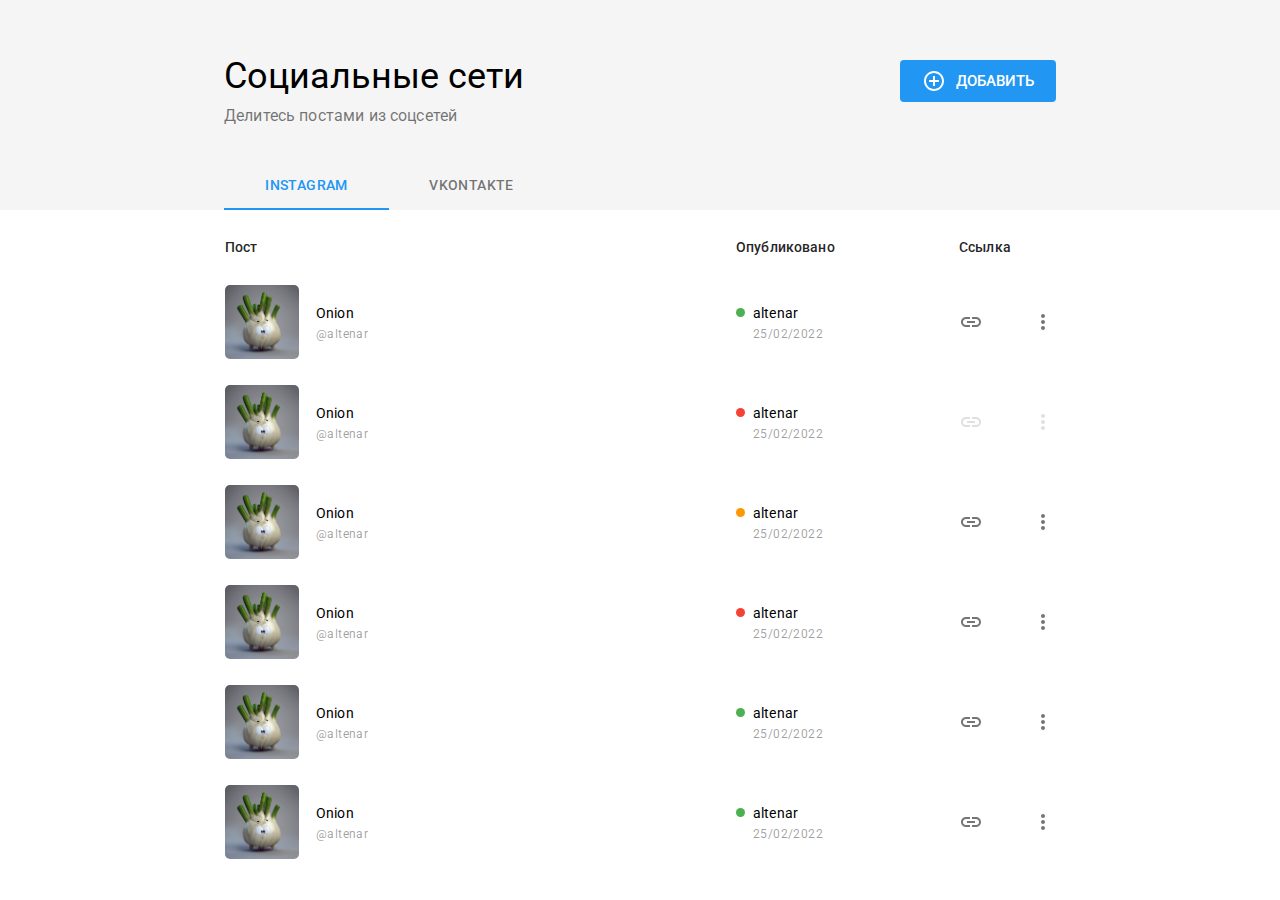
==== index.html @ 82f81a0e "table page" ====
<!DOCTYPE html>
<html lang="en">
<head>
    <meta charset="UTF-8">
    <meta name="viewport" content="width=device-width, initial-scale=1.0">
    <title>intershipFirstTask</title>
    <link href="https://fonts.googleapis.com/css2?family=Roboto+Condensed&family=Roboto:wght@300;400;500;700&display=swap" rel="stylesheet">
    <link rel="stylesheet" href="css/style.min.css">
</head>
<body>
    <div class="header">
        <div class="container">
            <div class="header__wrapper">
                <div class="header__text">
                    <div class="header__title">Социальные сети</div>
                    <div class="header__subtitle">Делитесь постами из соцсетей</div>
                </div>
                <button class="header__button">
                    <img class="header__button__logo-test" src="icons/add-circle-outline.svg"></img>
                    Добавить
                </button>
            </div>
            <div class="header__tabs">
                <div class="header__tab header__tab_active">Instagram</div>
                <div class="header__tab">vkontakte</div>
            </div>
        </div>
    </div>
    <div class="container">
        <table class="table">
            <tr class="table__titles">
                <td class="table__title table__title_post">Пост</td>
                <td class="table__title table__title_published">Опубликовано</td>
                <td class="table__title table__title_link">Ссылка</td>
            </tr>
            <tr class="table__item">
                <td class="table__item__post">
                    <div class="table__item__post__image-wrapper">
                        <img src="img/onion.png" alt="onion" class="table__item__post__image">
                    </div>
                    <div class="table__item__descr">
                        <div class="table__item__descr__title">Onion</div>
                        <div class="table__item__descr__subtitle">@altenar</div>
                    </div>
                </td>
                <td class="table__item__published">
                    <div class="table__item__published__wrapper">
                        <div class="table__item__published__status-icon"></div>
                        <div class="table__item__descr">
                            <div class="table__item__descr__title">altenar</div>
                            <div class="table__item__descr__subtitle">25/02/2022</div>
                        </div>
                    </div>
                </td>
                <td class="table__item__link">
                    <div class="table__item__link__wrapper">
                        <button class="table__item__link__icon"></button>
                        <button class="table__item__link__icon table__item__link__icon_more" onclick="myFunction(1)" id="dropdownButton1"></button>
                    </div>
                    <div id="dropdownMenu1" class="dropdown">
                        <div class="dropdown__item">Опубликовать</div>
                        <div class="dropdown__item">Удалить</div>
                    </div>
                </td>
            </tr>
            <tr class="table__item">
                <td class="table__item__post">
                    <div class="table__item__post__image-wrapper">
                        <img src="img/onion.png" alt="onion" class="table__item__post__image">
                    </div>
                    <div class="table__item__descr">
                        <div class="table__item__descr__title">Onion</div>
                        <div class="table__item__descr__subtitle">@altenar</div>
                    </div>
                </td>
                <td class="table__item__published">
                    <div class="table__item__published__wrapper">
                        <div class="table__item__published__status-icon table__item__published__status-icon_notpublished"></div>
                        <div class="table__item__descr">
                            <div class="table__item__descr__title">altenar</div>
                            <div class="table__item__descr__subtitle">25/02/2022</div>
                        </div>
                    </div>
                </td>
                <td class="table__item__link">
                    <div class="table__item__link__wrapper">
                        <button class="table__item__link__icon" disabled></button>
                        <button class="table__item__link__icon table__item__link__icon_more" onclick="myFunction(2)" id="dropdownButton2" disabled></button>
                    </div>
                    <div id="dropdownMenu2" class="dropdown">
                        <div class="dropdown__item">Опубликовать</div>
                        <div class="dropdown__item">Удалить</div>
                    </div>
                </td>
            </tr>
            <tr class="table__item">
                <td class="table__item__post">
                    <div class="table__item__post__image-wrapper">
                        <img src="img/onion.png" alt="onion" class="table__item__post__image">
                    </div>
                    <div class="table__item__descr">
                        <div class="table__item__descr__title">Onion</div>
                        <div class="table__item__descr__subtitle">@altenar</div>
                    </div>
                </td>
                <td class="table__item__published">
                    <div class="table__item__published__wrapper">
                        <div class="table__item__published__status-icon table__item__published__status-icon_loading"></div>
                        <div class="table__item__descr">
                            <div class="table__item__descr__title">altenar</div>
                            <div class="table__item__descr__subtitle">25/02/2022</div>
                        </div>
                    </div>
                </td>
                <td class="table__item__link">
                    <div class="table__item__link__wrapper">
                        <button class="table__item__link__icon"></button>
                        <button class="table__item__link__icon table__item__link__icon_more" onclick="myFunction(3)" id="dropdownButton3"></button>
                    </div>
                    <div id="dropdownMenu3" class="dropdown">
                        <div class="dropdown__item">Опубликовать</div>
                        <div class="dropdown__item">Удалить</div>
                    </div>
                </td>
            </tr>
            <tr class="table__item">
                <td class="table__item__post">
                    <div class="table__item__post__image-wrapper">
                        <img src="img/onion.png" alt="onion" class="table__item__post__image">
                    </div>
                    <div class="table__item__descr">
                        <div class="table__item__descr__title">Onion</div>
                        <div class="table__item__descr__subtitle">@altenar</div>
                    </div>
                </td>
                <td class="table__item__published">
                    <div class="table__item__published__wrapper">
                        <div class="table__item__published__status-icon table__item__published__status-icon_notpublished"></div>
                        <div class="table__item__descr">
                            <div class="table__item__descr__title">altenar</div>
                            <div class="table__item__descr__subtitle">25/02/2022</div>
                        </div>
                    </div>
                </td>
                <td class="table__item__link">
                    <div class="table__item__link__wrapper">
                        <button class="table__item__link__icon"></button>
                        <button class="table__item__link__icon table__item__link__icon_more" onclick="myFunction(4)" id="dropdownButton4"></button>
                    </div>
                    <div id="dropdownMenu4" class="dropdown">
                        <div class="dropdown__item">Опубликовать</div>
                        <div class="dropdown__item">Удалить</div>
                    </div>
                </td>
            </tr>
            <tr class="table__item">
                <td class="table__item__post">
                    <div class="table__item__post__image-wrapper">
                        <img src="img/onion.png" alt="onion" class="table__item__post__image">
                    </div>
                    <div class="table__item__descr">
                        <div class="table__item__descr__title">Onion</div>
                        <div class="table__item__descr__subtitle">@altenar</div>
                    </div>
                </td>
                <td class="table__item__published">
                    <div class="table__item__published__wrapper">
                        <div class="table__item__published__status-icon"></div>
                        <div class="table__item__descr">
                            <div class="table__item__descr__title">altenar</div>
                            <div class="table__item__descr__subtitle">25/02/2022</div>
                        </div>
                    </div>
                </td>
                <td class="table__item__link">
                    <div class="table__item__link__wrapper">
                        <button class="table__item__link__icon"></button>
                        <button class="table__item__link__icon table__item__link__icon_more" onclick="myFunction(5)" id="dropdownButton5"></button>
                    </div>
                    <div id="dropdownMenu5" class="dropdown">
                        <div class="dropdown__item">Опубликовать</div>
                        <div class="dropdown__item">Удалить</div>
                    </div>
                </td>
            </tr>
            <tr class="table__item">
                <td class="table__item__post">
                    <div class="table__item__post__image-wrapper">
                        <img src="img/onion.png" alt="onion" class="table__item__post__image">
                    </div>
                    <div class="table__item__descr">
                        <div class="table__item__descr__title">Onion</div>
                        <div class="table__item__descr__subtitle">@altenar</div>
                    </div>
                </td>
                <td class="table__item__published">
                    <div class="table__item__published__wrapper">
                        <div class="table__item__published__status-icon"></div>
                        <div class="table__item__descr">
                            <div class="table__item__descr__title">altenar</div>
                            <div class="table__item__descr__subtitle">25/02/2022</div>
                        </div>
                    </div>
                </td>
                <td class="table__item__link">
                    <div class="table__item__link__wrapper">
                        <button class="table__item__link__icon"></button>
                        <button class="table__item__link__icon table__item__link__icon_more" onclick="myFunction(6)" id="dropdownButton6"></button>
                    </div>
                    <div id="dropdownMenu6" class="dropdown">
                        <div class="dropdown__item">Опубликовать</div>
                        <div class="dropdown__item">Удалить</div>
                    </div>
                </td>
            </tr>
            
          </table>
    </div>

    <script src="js/script.js"></script>

</body>
</html>
---- css/style.min.css ----
*{-webkit-box-sizing:border-box;box-sizing:border-box;margin:0;font-family:"Roboto",sans-serif}.container{max-width:65%;margin:0 auto}.header{background-color:rgba(0,0,0,.04);height:210px;padding-top:60px;position:relative}.header__wrapper{display:-webkit-box;display:-ms-flexbox;display:flex;-webkit-box-pack:justify;-ms-flex-pack:justify;justify-content:space-between;-webkit-box-align:start;-ms-flex-align:start;align-items:start}.header__text{display:-webkit-box;display:-ms-flexbox;display:flex;-webkit-box-orient:vertical;-webkit-box-direction:normal;-ms-flex-direction:column;flex-direction:column;gap:12px}.header__title{font-size:36px;font-weight:400;line-height:32px}.header__subtitle{font-size:16px;font-weight:400;line-height:24px;letter-spacing:.15px;color:rgba(0,0,0,.54)}.header__button{border:none;background-color:#2196f3;border-radius:4px;padding:8px 22px;display:-webkit-box;display:-ms-flexbox;display:flex;-webkit-box-align:center;-ms-flex-align:center;align-items:center;gap:10px;font-size:15px;font-weight:500;line-height:26px;text-transform:uppercase;color:#fff;cursor:pointer;-webkit-transition:background-color .3s;transition:background-color .3s}.header__button:hover{background-color:#0b79d0}.header__button:disabled{background-color:rgba(0,0,0,.26)}.header__tabs{display:-webkit-box;display:-ms-flexbox;display:flex;position:absolute;bottom:0}.header__tab{width:165px;height:48px;display:-webkit-box;display:-ms-flexbox;display:flex;-webkit-box-pack:center;-ms-flex-pack:center;justify-content:center;-webkit-box-align:center;-ms-flex-align:center;align-items:center;text-transform:uppercase;font-size:14px;line-height:24px;font-weight:500;letter-spacing:.4px;color:rgba(0,0,0,.54);border-bottom:2px solid rgba(0,0,0,0);cursor:pointer;-webkit-transition:all .3s;transition:all .3s}.header__tab_active{color:#2196f3;border-bottom:2px solid #2196f3}.table{width:100%;border-spacing:0 12px}.table:first-child{border-spacing:0 24px}.table__title{font-size:14px;font-weight:500;line-height:24px;letter-spacing:.15px;color:rgba(0,0,0,.87)}.table__title_post{width:65%}.table__title_published{width:28%}.table__title_link{width:7%}.table__item__descr{display:-webkit-box;display:-ms-flexbox;display:flex;-webkit-box-orient:vertical;-webkit-box-direction:normal;-ms-flex-direction:column;flex-direction:column;gap:4px}.table__item__descr__title{font-size:14px;font-weight:400;line-height:20px;letter-spacing:.15px;max-width:650px;white-space:nowrap;overflow:hidden;text-overflow:ellipsis}.table__item__descr__subtitle{color:rgba(0,0,0,.38);font-size:12px;font-weight:400;letter-spacing:.4px}.table__item__post{display:-webkit-box;display:-ms-flexbox;display:flex;-webkit-box-align:center;-ms-flex-align:center;align-items:center;gap:17px}.table__item__post__image-wrapper{width:74px;height:74px;border-radius:5px}.table__item__post__image{width:inherit;border-radius:5px}.table__item__published__wrapper{display:-webkit-box;display:-ms-flexbox;display:flex;-webkit-box-align:start;-ms-flex-align:start;align-items:start;gap:8px}.table__item__published__status-icon{margin-top:5px;width:9px;height:9px;background-color:#4caf50;border-radius:50%}.table__item__published__status-icon_loading{background-color:#ff9800}.table__item__published__status-icon_notpublished{background-color:#f44336}.table__item__link__wrapper{display:-webkit-box;display:-ms-flexbox;display:flex;-webkit-box-align:center;-ms-flex-align:center;align-items:center;-webkit-box-pack:justify;-ms-flex-pack:justify;justify-content:space-between}.table__item__link__icon{width:48px;height:48px;border-radius:50%;border:none;display:-webkit-box;display:-ms-flexbox;display:flex;-webkit-box-pack:center;-ms-flex-pack:center;justify-content:center;-webkit-box-align:center;-ms-flex-align:center;align-items:center;-webkit-transform:translateX(-25%);transform:translateX(-25%);cursor:pointer;-webkit-transition:background-color .3s;transition:background-color .3s;background:url("../../icons/link/link.svg") center center no-repeat}.table__item__link__icon:hover{background:url("../../icons/link/link-blue.svg") center center no-repeat;background-color:rgba(33,150,243,.04)}.table__item__link__icon:disabled{cursor:auto;background:url("../../icons/link/link-disabled.svg") center center no-repeat}.table__item__link__icon_more{background:url("../../icons/more/more.svg") center center no-repeat}.table__item__link__icon_more:hover{background:url("../../icons/more/more-blue.svg") center center no-repeat;background-color:rgba(33,150,243,.04)}.table__item__link__icon_more:disabled{background:url("../../icons/more/more-disabled.svg") center center no-repeat}.table__item__link__icon_more_active{background:url("../../icons/more/more-blue.svg") center center no-repeat;background-color:rgba(33,150,243,.24)}.table__item__link__icon_more_active:hover{background-color:rgba(33,150,243,.24)}.table__item__link__icon:last-child{-webkit-transform:translateX(25%);transform:translateX(25%)}.dropdown{display:none;position:absolute;background-color:#fff;-webkit-box-shadow:0px 1px 3px 0px rgba(0,0,0,.12),0px 1px 1px 0px rgba(0,0,0,.14),0px 2px 1px 0px rgba(0,0,0,.2);box-shadow:0px 1px 3px 0px rgba(0,0,0,.12),0px 1px 1px 0px rgba(0,0,0,.14),0px 2px 1px 0px rgba(0,0,0,.2);padding:8px 0px;width:134px;padding:8px 0px;border-radius:5px;z-index:10}.dropdown__item{width:100%;padding:9px 16px 7px;font-size:14px;font-weight:400;line-height:20px;letter-spacing:.15px;cursor:pointer}.dropdown__item:hover{background-color:#f5f5f5}.dropdown_active{display:-webkit-box;display:-ms-flexbox;display:flex;-webkit-box-orient:vertical;-webkit-box-direction:normal;-ms-flex-direction:column;flex-direction:column;-webkit-box-align:start;-ms-flex-align:start;align-items:flex-start}/*# sourceMappingURL=style.min.css.map */
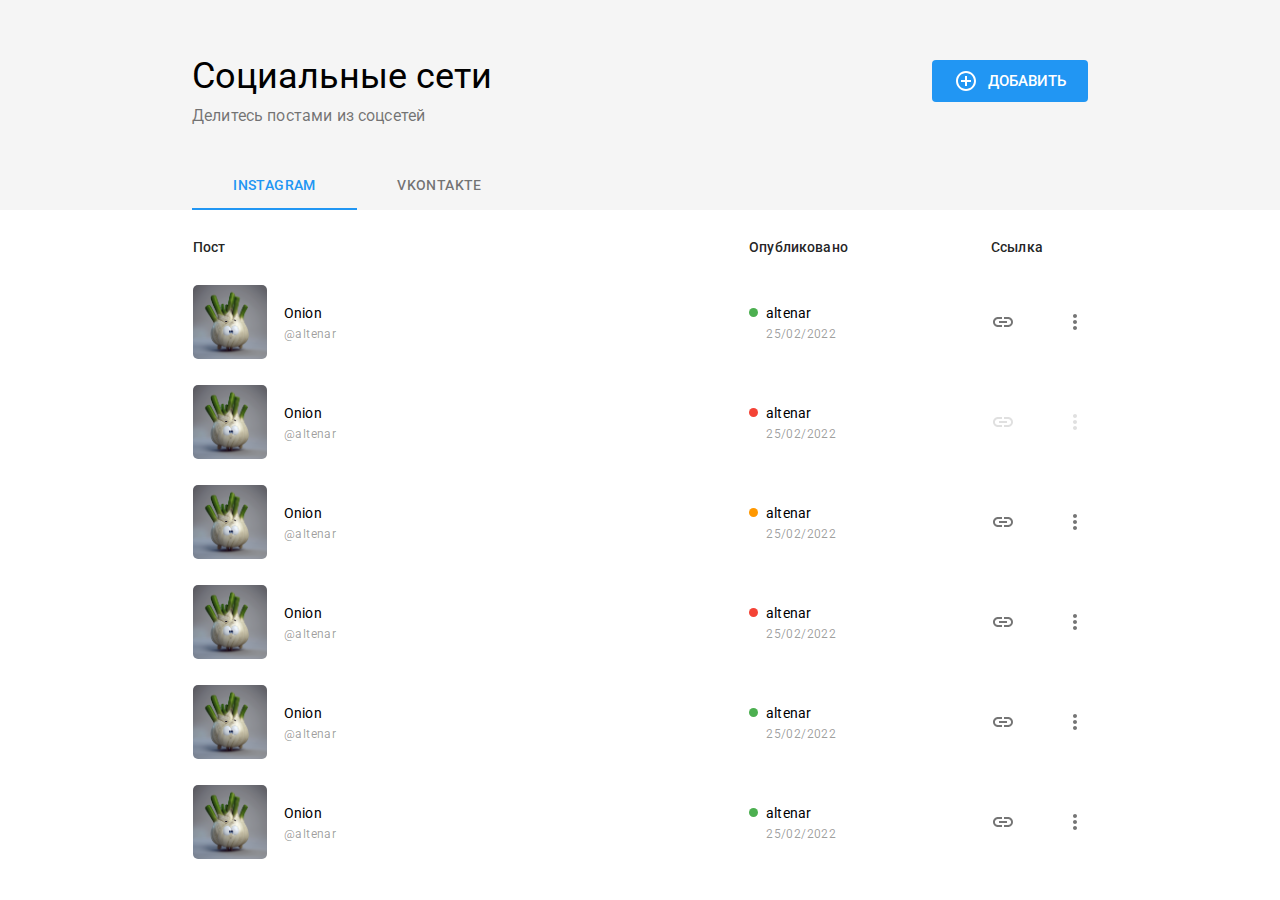
==== commit fb4ec18c: "second page" ====
--- a/index.html
+++ b/index.html
@@ -4,7 +4,6 @@
     <meta charset="UTF-8">
     <meta name="viewport" content="width=device-width, initial-scale=1.0">
     <title>intershipFirstTask</title>
-    <link href="https://fonts.googleapis.com/css2?family=Roboto+Condensed&family=Roboto:wght@300;400;500;700&display=swap" rel="stylesheet">
     <link rel="stylesheet" href="css/style.min.css">
 </head>
 <body>
@@ -15,10 +14,10 @@
                     <div class="header__title">Социальные сети</div>
                     <div class="header__subtitle">Делитесь постами из соцсетей</div>
                 </div>
-                <button class="header__button">
-                    <img class="header__button__logo-test" src="icons/add-circle-outline.svg"></img>
+                <a href="pages/createPost.html" class="header__button">
+                    <img class="header__button__icon" alt="button icon" src="icons/add-circle-outline.svg">
                     Добавить
-                </button>
+                </a>
             </div>
             <div class="header__tabs">
                 <div class="header__tab header__tab_active">Instagram</div>
@@ -45,17 +44,19 @@
                 </td>
                 <td class="table__item__published">
                     <div class="table__item__published__wrapper">
-                        <div class="table__item__published__status-icon"></div>
-                        <div class="table__item__descr">
-                            <div class="table__item__descr__title">altenar</div>
-                            <div class="table__item__descr__subtitle">25/02/2022</div>
-                        </div>
-                    </div>
-                </td>
-                <td class="table__item__link">
-                    <div class="table__item__link__wrapper">
-                        <button class="table__item__link__icon"></button>
-                        <button class="table__item__link__icon table__item__link__icon_more" onclick="myFunction(1)" id="dropdownButton1"></button>
+                        <div class="table__item__published__status-icon">
+                            <span class="tooltip">Опубликовано</span>
+                        </div>
+                        <div class="table__item__descr">
+                            <div class="table__item__descr__title">altenar</div>
+                            <div class="table__item__descr__subtitle">25/02/2022</div>
+                        </div>
+                    </div>
+                </td>
+                <td class="table__item__link">
+                    <div class="table__item__link__wrapper">
+                        <button class="table__item__link__icon"></button>
+                        <button class="table__item__link__icon table__item__link__icon_more" onclick="onDropdown(1)" id="dropdownButton1"></button>
                     </div>
                     <div id="dropdownMenu1" class="dropdown">
                         <div class="dropdown__item">Опубликовать</div>
@@ -75,7 +76,9 @@
                 </td>
                 <td class="table__item__published">
                     <div class="table__item__published__wrapper">
-                        <div class="table__item__published__status-icon table__item__published__status-icon_notpublished"></div>
+                        <div class="table__item__published__status-icon table__item__published__status-icon_notpublished">
+                            <span class="tooltip">Неопубликовано</span>
+                        </div>
                         <div class="table__item__descr">
                             <div class="table__item__descr__title">altenar</div>
                             <div class="table__item__descr__subtitle">25/02/2022</div>
@@ -85,7 +88,7 @@
                 <td class="table__item__link">
                     <div class="table__item__link__wrapper">
                         <button class="table__item__link__icon" disabled></button>
-                        <button class="table__item__link__icon table__item__link__icon_more" onclick="myFunction(2)" id="dropdownButton2" disabled></button>
+                        <button class="table__item__link__icon table__item__link__icon_more" onclick="onDropdown(2)" id="dropdownButton2" disabled></button>
                     </div>
                     <div id="dropdownMenu2" class="dropdown">
                         <div class="dropdown__item">Опубликовать</div>
@@ -105,17 +108,19 @@
                 </td>
                 <td class="table__item__published">
                     <div class="table__item__published__wrapper">
-                        <div class="table__item__published__status-icon table__item__published__status-icon_loading"></div>
-                        <div class="table__item__descr">
-                            <div class="table__item__descr__title">altenar</div>
-                            <div class="table__item__descr__subtitle">25/02/2022</div>
-                        </div>
-                    </div>
-                </td>
-                <td class="table__item__link">
-                    <div class="table__item__link__wrapper">
-                        <button class="table__item__link__icon"></button>
-                        <button class="table__item__link__icon table__item__link__icon_more" onclick="myFunction(3)" id="dropdownButton3"></button>
+                        <div class="table__item__published__status-icon table__item__published__status-icon_loading">
+                            <span class="tooltip">Загружается</span>
+                        </div>
+                        <div class="table__item__descr">
+                            <div class="table__item__descr__title">altenar</div>
+                            <div class="table__item__descr__subtitle">25/02/2022</div>
+                        </div>
+                    </div>
+                </td>
+                <td class="table__item__link">
+                    <div class="table__item__link__wrapper">
+                        <button class="table__item__link__icon"></button>
+                        <button class="table__item__link__icon table__item__link__icon_more" onclick="onDropdown(3)" id="dropdownButton3"></button>
                     </div>
                     <div id="dropdownMenu3" class="dropdown">
                         <div class="dropdown__item">Опубликовать</div>
@@ -135,17 +140,19 @@
                 </td>
                 <td class="table__item__published">
                     <div class="table__item__published__wrapper">
-                        <div class="table__item__published__status-icon table__item__published__status-icon_notpublished"></div>
-                        <div class="table__item__descr">
-                            <div class="table__item__descr__title">altenar</div>
-                            <div class="table__item__descr__subtitle">25/02/2022</div>
-                        </div>
-                    </div>
-                </td>
-                <td class="table__item__link">
-                    <div class="table__item__link__wrapper">
-                        <button class="table__item__link__icon"></button>
-                        <button class="table__item__link__icon table__item__link__icon_more" onclick="myFunction(4)" id="dropdownButton4"></button>
+                        <div class="table__item__published__status-icon table__item__published__status-icon_notpublished">
+                            <span class="tooltip">Неопубликовано</span>
+                        </div>
+                        <div class="table__item__descr">
+                            <div class="table__item__descr__title">altenar</div>
+                            <div class="table__item__descr__subtitle">25/02/2022</div>
+                        </div>
+                    </div>
+                </td>
+                <td class="table__item__link">
+                    <div class="table__item__link__wrapper">
+                        <button class="table__item__link__icon"></button>
+                        <button class="table__item__link__icon table__item__link__icon_more" onclick="onDropdown(4)" id="dropdownButton4"></button>
                     </div>
                     <div id="dropdownMenu4" class="dropdown">
                         <div class="dropdown__item">Опубликовать</div>
@@ -165,17 +172,19 @@
                 </td>
                 <td class="table__item__published">
                     <div class="table__item__published__wrapper">
-                        <div class="table__item__published__status-icon"></div>
-                        <div class="table__item__descr">
-                            <div class="table__item__descr__title">altenar</div>
-                            <div class="table__item__descr__subtitle">25/02/2022</div>
-                        </div>
-                    </div>
-                </td>
-                <td class="table__item__link">
-                    <div class="table__item__link__wrapper">
-                        <button class="table__item__link__icon"></button>
-                        <button class="table__item__link__icon table__item__link__icon_more" onclick="myFunction(5)" id="dropdownButton5"></button>
+                        <div class="table__item__published__status-icon">
+                            <span class="tooltip">Опубликовано</span>
+                        </div>
+                        <div class="table__item__descr">
+                            <div class="table__item__descr__title">altenar</div>
+                            <div class="table__item__descr__subtitle">25/02/2022</div>
+                        </div>
+                    </div>
+                </td>
+                <td class="table__item__link">
+                    <div class="table__item__link__wrapper">
+                        <button class="table__item__link__icon"></button>
+                        <button class="table__item__link__icon table__item__link__icon_more" onclick="onDropdown(5)" id="dropdownButton5"></button>
                     </div>
                     <div id="dropdownMenu5" class="dropdown">
                         <div class="dropdown__item">Опубликовать</div>
@@ -195,17 +204,19 @@
                 </td>
                 <td class="table__item__published">
                     <div class="table__item__published__wrapper">
-                        <div class="table__item__published__status-icon"></div>
-                        <div class="table__item__descr">
-                            <div class="table__item__descr__title">altenar</div>
-                            <div class="table__item__descr__subtitle">25/02/2022</div>
-                        </div>
-                    </div>
-                </td>
-                <td class="table__item__link">
-                    <div class="table__item__link__wrapper">
-                        <button class="table__item__link__icon"></button>
-                        <button class="table__item__link__icon table__item__link__icon_more" onclick="myFunction(6)" id="dropdownButton6"></button>
+                        <div class="table__item__published__status-icon">
+                            <span class="tooltip">Опубликовано</span>
+                        </div>
+                        <div class="table__item__descr">
+                            <div class="table__item__descr__title">altenar</div>
+                            <div class="table__item__descr__subtitle">25/02/2022</div>
+                        </div>
+                    </div>
+                </td>
+                <td class="table__item__link">
+                    <div class="table__item__link__wrapper">
+                        <button class="table__item__link__icon"></button>
+                        <button class="table__item__link__icon table__item__link__icon_more" onclick="onDropdown(6)" id="dropdownButton6"></button>
                     </div>
                     <div id="dropdownMenu6" class="dropdown">
                         <div class="dropdown__item">Опубликовать</div>
--- a/css/style.min.css
+++ b/css/style.min.css
@@ -1 +1 @@
-*{-webkit-box-sizing:border-box;box-sizing:border-box;margin:0;font-family:"Roboto",sans-serif}.container{max-width:65%;margin:0 auto}.header{background-color:rgba(0,0,0,.04);height:210px;padding-top:60px;position:relative}.header__wrapper{display:-webkit-box;display:-ms-flexbox;display:flex;-webkit-box-pack:justify;-ms-flex-pack:justify;justify-content:space-between;-webkit-box-align:start;-ms-flex-align:start;align-items:start}.header__text{display:-webkit-box;display:-ms-flexbox;display:flex;-webkit-box-orient:vertical;-webkit-box-direction:normal;-ms-flex-direction:column;flex-direction:column;gap:12px}.header__title{font-size:36px;font-weight:400;line-height:32px}.header__subtitle{font-size:16px;font-weight:400;line-height:24px;letter-spacing:.15px;color:rgba(0,0,0,.54)}.header__button{border:none;background-color:#2196f3;border-radius:4px;padding:8px 22px;display:-webkit-box;display:-ms-flexbox;display:flex;-webkit-box-align:center;-ms-flex-align:center;align-items:center;gap:10px;font-size:15px;font-weight:500;line-height:26px;text-transform:uppercase;color:#fff;cursor:pointer;-webkit-transition:background-color .3s;transition:background-color .3s}.header__button:hover{background-color:#0b79d0}.header__button:disabled{background-color:rgba(0,0,0,.26)}.header__tabs{display:-webkit-box;display:-ms-flexbox;display:flex;position:absolute;bottom:0}.header__tab{width:165px;height:48px;display:-webkit-box;display:-ms-flexbox;display:flex;-webkit-box-pack:center;-ms-flex-pack:center;justify-content:center;-webkit-box-align:center;-ms-flex-align:center;align-items:center;text-transform:uppercase;font-size:14px;line-height:24px;font-weight:500;letter-spacing:.4px;color:rgba(0,0,0,.54);border-bottom:2px solid rgba(0,0,0,0);cursor:pointer;-webkit-transition:all .3s;transition:all .3s}.header__tab_active{color:#2196f3;border-bottom:2px solid #2196f3}.table{width:100%;border-spacing:0 12px}.table:first-child{border-spacing:0 24px}.table__title{font-size:14px;font-weight:500;line-height:24px;letter-spacing:.15px;color:rgba(0,0,0,.87)}.table__title_post{width:65%}.table__title_published{width:28%}.table__title_link{width:7%}.table__item__descr{display:-webkit-box;display:-ms-flexbox;display:flex;-webkit-box-orient:vertical;-webkit-box-direction:normal;-ms-flex-direction:column;flex-direction:column;gap:4px}.table__item__descr__title{font-size:14px;font-weight:400;line-height:20px;letter-spacing:.15px;max-width:650px;white-space:nowrap;overflow:hidden;text-overflow:ellipsis}.table__item__descr__subtitle{color:rgba(0,0,0,.38);font-size:12px;font-weight:400;letter-spacing:.4px}.table__item__post{display:-webkit-box;display:-ms-flexbox;display:flex;-webkit-box-align:center;-ms-flex-align:center;align-items:center;gap:17px}.table__item__post__image-wrapper{width:74px;height:74px;border-radius:5px}.table__item__post__image{width:inherit;border-radius:5px}.table__item__published__wrapper{display:-webkit-box;display:-ms-flexbox;display:flex;-webkit-box-align:start;-ms-flex-align:start;align-items:start;gap:8px}.table__item__published__status-icon{margin-top:5px;width:9px;height:9px;background-color:#4caf50;border-radius:50%}.table__item__published__status-icon_loading{background-color:#ff9800}.table__item__published__status-icon_notpublished{background-color:#f44336}.table__item__link__wrapper{display:-webkit-box;display:-ms-flexbox;display:flex;-webkit-box-align:center;-ms-flex-align:center;align-items:center;-webkit-box-pack:justify;-ms-flex-pack:justify;justify-content:space-between}.table__item__link__icon{width:48px;height:48px;border-radius:50%;border:none;display:-webkit-box;display:-ms-flexbox;display:flex;-webkit-box-pack:center;-ms-flex-pack:center;justify-content:center;-webkit-box-align:center;-ms-flex-align:center;align-items:center;-webkit-transform:translateX(-25%);transform:translateX(-25%);cursor:pointer;-webkit-transition:background-color .3s;transition:background-color .3s;background:url("../../icons/link/link.svg") center center no-repeat}.table__item__link__icon:hover{background:url("../../icons/link/link-blue.svg") center center no-repeat;background-color:rgba(33,150,243,.04)}.table__item__link__icon:disabled{cursor:auto;background:url("../../icons/link/link-disabled.svg") center center no-repeat}.table__item__link__icon_more{background:url("../../icons/more/more.svg") center center no-repeat}.table__item__link__icon_more:hover{background:url("../../icons/more/more-blue.svg") center center no-repeat;background-color:rgba(33,150,243,.04)}.table__item__link__icon_more:disabled{background:url("../../icons/more/more-disabled.svg") center center no-repeat}.table__item__link__icon_more_active{background:url("../../icons/more/more-blue.svg") center center no-repeat;background-color:rgba(33,150,243,.24)}.table__item__link__icon_more_active:hover{background-color:rgba(33,150,243,.24)}.table__item__link__icon:last-child{-webkit-transform:translateX(25%);transform:translateX(25%)}.dropdown{display:none;position:absolute;background-color:#fff;-webkit-box-shadow:0px 1px 3px 0px rgba(0,0,0,.12),0px 1px 1px 0px rgba(0,0,0,.14),0px 2px 1px 0px rgba(0,0,0,.2);box-shadow:0px 1px 3px 0px rgba(0,0,0,.12),0px 1px 1px 0px rgba(0,0,0,.14),0px 2px 1px 0px rgba(0,0,0,.2);padding:8px 0px;width:134px;padding:8px 0px;border-radius:5px;z-index:10}.dropdown__item{width:100%;padding:9px 16px 7px;font-size:14px;font-weight:400;line-height:20px;letter-spacing:.15px;cursor:pointer}.dropdown__item:hover{background-color:#f5f5f5}.dropdown_active{display:-webkit-box;display:-ms-flexbox;display:flex;-webkit-box-orient:vertical;-webkit-box-direction:normal;-ms-flex-direction:column;flex-direction:column;-webkit-box-align:start;-ms-flex-align:start;align-items:flex-start}/*# sourceMappingURL=style.min.css.map */+@import"https://fonts.googleapis.com/css2?family=Roboto:wght@300;400;500&display=swap";*{-webkit-box-sizing:border-box;box-sizing:border-box;margin:0;font-family:"Roboto",sans-serif}.container{max-width:85%;margin:0 15%;height:100%;position:relative}.container_create-post{max-height:calc(100vh - 40px);max-width:24%;overflow-y:auto}.container_create-post::-webkit-scrollbar{width:4px}.container_create-post::-webkit-scrollbar-thumb{border-radius:4px;background-color:#bdbdbd}.container_create-post::-webkit-scrollbar-track{display:none}.header{background-color:rgba(0,0,0,.04);height:210px;padding-top:60px;position:relative}.header_create-post{height:68px;padding:24px 0;position:fixed;width:100%;top:0}.header__wrapper{display:-webkit-box;display:-ms-flexbox;display:flex;-webkit-box-pack:justify;-ms-flex-pack:justify;justify-content:space-between;-webkit-box-align:start;-ms-flex-align:start;align-items:start}.header__text{display:-webkit-box;display:-ms-flexbox;display:flex;-webkit-box-orient:vertical;-webkit-box-direction:normal;-ms-flex-direction:column;flex-direction:column;gap:12px}.header__text_create-post{gap:4px}.header__title{font-size:36px;font-weight:400;line-height:32px}.header__subtitle{font-size:16px;font-weight:400;line-height:24px;letter-spacing:.15px;color:rgba(0,0,0,.54)}.header__button{border:none;background-color:#2196f3;border-radius:4px;padding:8px 22px;display:-webkit-box;display:-ms-flexbox;display:flex;-webkit-box-align:center;-ms-flex-align:center;align-items:center;gap:10px;font-size:15px;font-weight:500;line-height:26px;text-transform:uppercase;color:#fff;cursor:pointer;-webkit-transition:background-color .3s;transition:background-color .3s;text-decoration:none}.header__button:hover{background-color:#0b79d0}.header__button:disabled{background-color:rgba(0,0,0,.26)}.header__tabs{display:-webkit-box;display:-ms-flexbox;display:flex;position:absolute;bottom:0}.header__tab{width:165px;height:48px;display:-webkit-box;display:-ms-flexbox;display:flex;-webkit-box-pack:center;-ms-flex-pack:center;justify-content:center;-webkit-box-align:center;-ms-flex-align:center;align-items:center;text-transform:uppercase;font-size:14px;line-height:24px;font-weight:500;letter-spacing:.4px;color:rgba(0,0,0,.54);border-bottom:2px solid rgba(0,0,0,0);cursor:pointer;-webkit-transition:all .3s;transition:all .3s}.header__tab_active{color:#2196f3;border-bottom:2px solid #2196f3}.content{background-color:#212121;width:60%;height:calc(100% - 32px);position:absolute;right:16px;top:16px;border-radius:16px}.table{width:100%;border-spacing:0 12px}.table:first-child{border-spacing:0 24px}.table__title{font-size:14px;font-weight:500;line-height:24px;letter-spacing:.15px;color:rgba(0,0,0,.87)}.table__title_post{width:65%}.table__title_published{width:28%}.table__title_link{width:7%}.table__item__descr{display:-webkit-box;display:-ms-flexbox;display:flex;-webkit-box-orient:vertical;-webkit-box-direction:normal;-ms-flex-direction:column;flex-direction:column;gap:4px}.table__item__descr__title{font-size:14px;font-weight:400;line-height:20px;letter-spacing:.15px;max-width:650px;white-space:nowrap;overflow:hidden;text-overflow:ellipsis}.table__item__descr__subtitle{color:rgba(0,0,0,.38);font-size:12px;font-weight:400;letter-spacing:.4px}.table__item__post{display:-webkit-box;display:-ms-flexbox;display:flex;-webkit-box-align:center;-ms-flex-align:center;align-items:center;gap:17px}.table__item__post__image-wrapper{width:74px;height:74px;border-radius:5px}.table__item__post__image{width:inherit;border-radius:5px}.table__item__published__wrapper{display:-webkit-box;display:-ms-flexbox;display:flex;-webkit-box-align:start;-ms-flex-align:start;align-items:start;gap:8px}.table__item__published__status-icon{margin-top:5px;width:9px;height:9px;background-color:#4caf50;border-radius:50%;position:relative}.table__item__published__status-icon .tooltip{margin-top:6px;visibility:hidden;color:#fff;text-align:center;padding:4px 8px;border-radius:4px;position:absolute;z-index:1;top:100%;left:50%;margin-left:-42px;background-color:rgba(97,97,97,.9);font-size:10px;font-weight:500;line-height:14px}.table__item__published__status-icon:hover .tooltip{visibility:visible}.table__item__published__status-icon_loading{background-color:#ff9800}.table__item__published__status-icon_loading .tooltip{margin-left:-38px}.table__item__published__status-icon_notpublished{background-color:#f44336}.table__item__published__status-icon_notpublished .tooltip{margin-left:-46px}.table__item__link__wrapper{display:-webkit-box;display:-ms-flexbox;display:flex;-webkit-box-align:center;-ms-flex-align:center;align-items:center;-webkit-box-pack:justify;-ms-flex-pack:justify;justify-content:space-between}.table__item__link__icon{width:48px;height:48px;border-radius:50%;border:none;display:-webkit-box;display:-ms-flexbox;display:flex;-webkit-box-pack:center;-ms-flex-pack:center;justify-content:center;-webkit-box-align:center;-ms-flex-align:center;align-items:center;-webkit-transform:translateX(-25%);transform:translateX(-25%);cursor:pointer;-webkit-transition:background-color .3s;transition:background-color .3s;background:url("../../icons/link/link.svg") center center no-repeat}.table__item__link__icon:hover{background:url("../../icons/link/link-blue.svg") center center no-repeat;background-color:rgba(33,150,243,.04)}.table__item__link__icon:disabled{cursor:auto;background:url("../../icons/link/link-disabled.svg") center center no-repeat}.table__item__link__icon_more{background:url("../../icons/more/more.svg") center center no-repeat}.table__item__link__icon_more:hover{background:url("../../icons/more/more-blue.svg") center center no-repeat;background-color:rgba(33,150,243,.04)}.table__item__link__icon_more:disabled{background:url("../../icons/more/more-disabled.svg") center center no-repeat}.table__item__link__icon_more_active{background:url("../../icons/more/more-blue.svg") center center no-repeat;background-color:rgba(33,150,243,.24)}.table__item__link__icon_more_active:hover{background-color:rgba(33,150,243,.24)}.table__item__link__icon:last-child{-webkit-transform:translateX(25%);transform:translateX(25%)}.dropdown{display:none;position:absolute;background-color:#fff;-webkit-box-shadow:0px 1px 3px 0px rgba(0,0,0,.12),0px 1px 1px 0px rgba(0,0,0,.14),0px 2px 1px 0px rgba(0,0,0,.2);box-shadow:0px 1px 3px 0px rgba(0,0,0,.12),0px 1px 1px 0px rgba(0,0,0,.14),0px 2px 1px 0px rgba(0,0,0,.2);padding:8px 0px;width:134px;padding:8px 0px;border-radius:5px;z-index:10}.dropdown__item{width:100%;padding:9px 16px 7px;font-size:14px;font-weight:400;line-height:20px;letter-spacing:.15px;cursor:pointer}.dropdown__item:hover{background-color:#f5f5f5}.dropdown_active{display:-webkit-box;display:-ms-flexbox;display:flex;-webkit-box-orient:vertical;-webkit-box-direction:normal;-ms-flex-direction:column;flex-direction:column;-webkit-box-align:start;-ms-flex-align:start;align-items:flex-start}.create-post{padding-top:24px}.create-post__back{background-color:rgba(0,0,0,.04);height:68px;padding:24px 0;position:fixed;width:100%;top:0;left:0}.create-post__back__link{display:-webkit-box;display:-ms-flexbox;display:flex;gap:8px;-webkit-box-align:center;-ms-flex-align:center;align-items:center;text-decoration:none}.create-post__back__text{font-size:14px;font-weight:400;line-height:20px;letter-spacing:.15px;color:rgba(0,0,0,.54)}.create-post__head__wrapper{height:182px;display:-webkit-box;display:-ms-flexbox;display:flex;-webkit-box-orient:vertical;-webkit-box-direction:normal;-ms-flex-direction:column;flex-direction:column;-webkit-box-pack:end;-ms-flex-pack:end;justify-content:end;padding:24px 0;gap:4px;background-color:rgba(0,0,0,.04);-webkit-box-shadow:0 0 0 100vmax rgba(0,0,0,.04);box-shadow:0 0 0 100vmax rgba(0,0,0,.04);-webkit-clip-path:inset(0 -100vmax);clip-path:inset(0 -100vmax)}.create-post__head__title{font-size:36px;font-weight:500;line-height:50px;letter-spacing:.15px}.create-post__head__subtitle{font-size:14px;font-weight:400;line-height:20px;letter-spacing:.15px}.create-post__head__subtitle_span{color:#2196f3}.create-post__post-area{width:60%;height:calc(100vh - 32px);background-color:#212121;position:absolute;top:16px;right:16px;border-radius:16px}/*# sourceMappingURL=style.min.css.map */